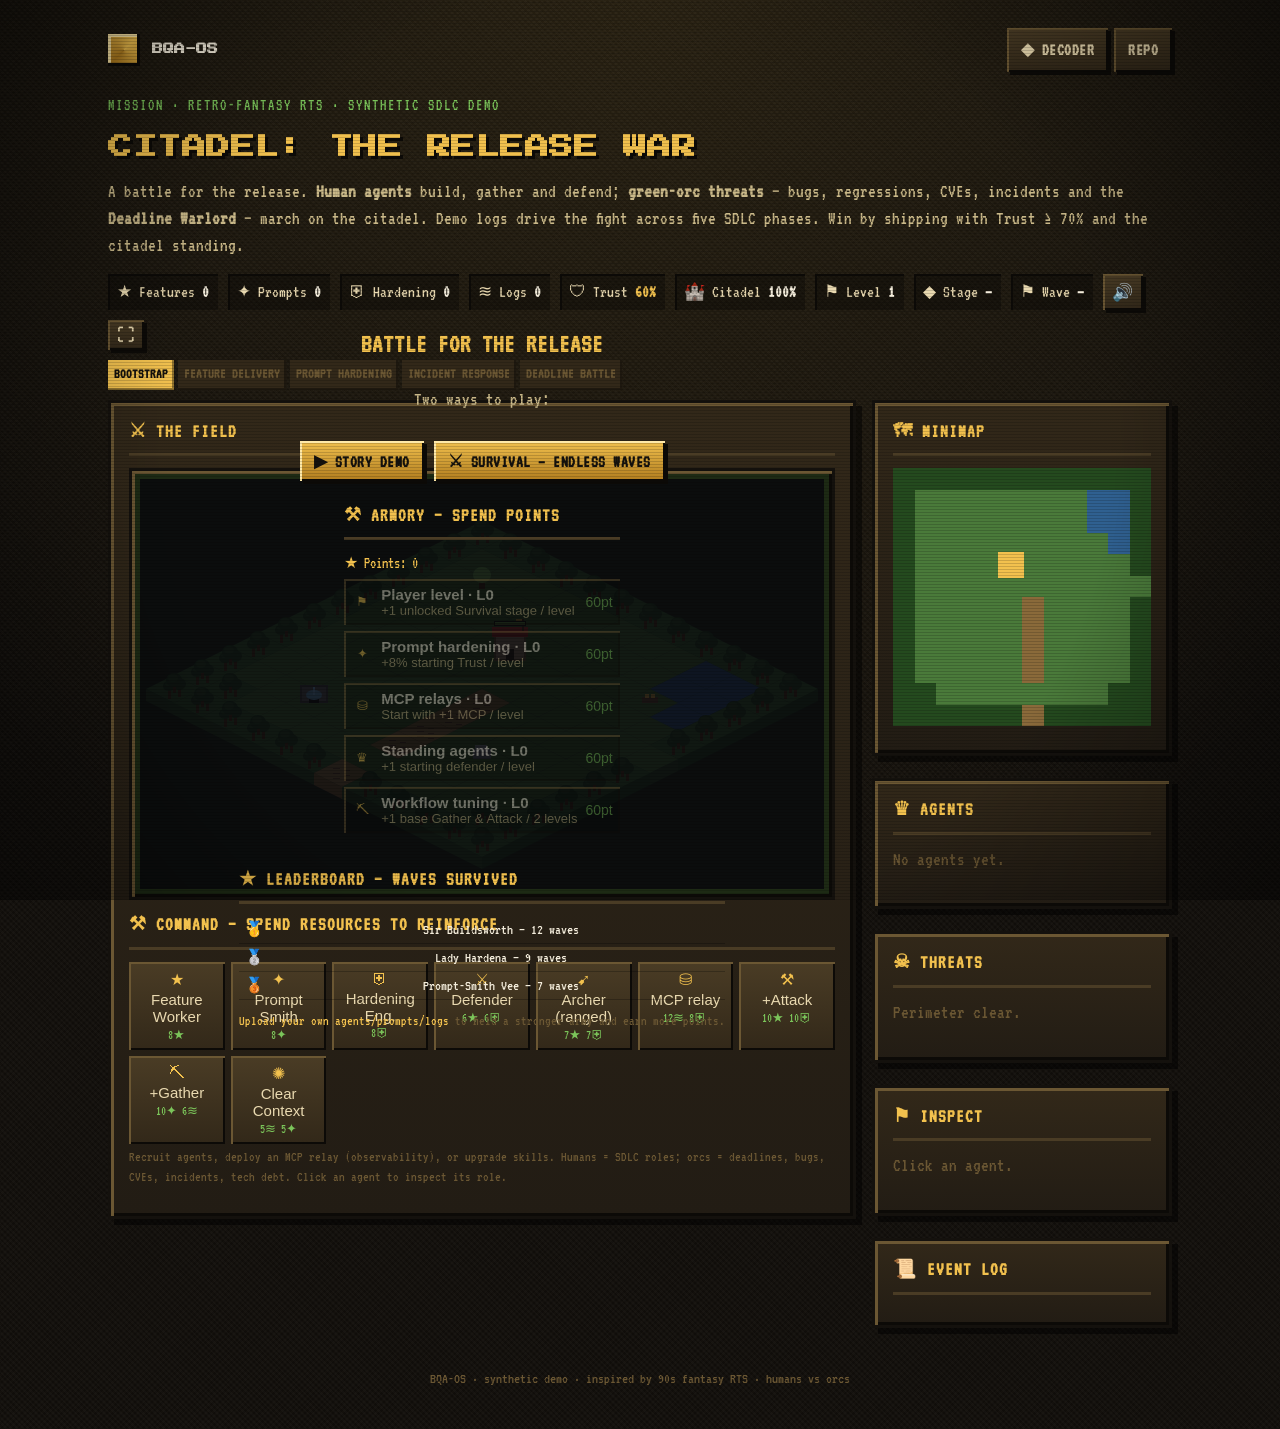
==== docs/game.html @ 770ccbdb "Implement issue #94: Game: level-up unlocks deeper stage progression & scaled difficulty" ====
<!doctype html>
<html lang="en">
<head>
  <meta charset="utf-8">
  <meta name="viewport" content="width=device-width, initial-scale=1">
  <title>BQA-OS · CITADEL: The Release War</title>
  <meta name="description" content="A retro-fantasy RTS demo that visualizes the SDLC/security workflow: human agents build, gather and defend while green-orc threats (bugs, CVEs, incidents, the Deadline Warlord) attack. Demo logs drive the battle. Static, synthetic, no backend.">
  <link rel="icon" type="image/svg+xml" href="assets/favicon.svg">
  <link rel="stylesheet" href="assets/pixel.css">
  <style>
    .layout { display: grid; gap: 16px; grid-template-columns: 1fr; }
    @media (min-width: 1000px) { .layout { grid-template-columns: 1fr 300px; align-items: start; } }

    .resbar { display: flex; gap: 10px; flex-wrap: wrap; margin-bottom: 10px; font-size: 17px; }
    .resbar .r { background: rgba(0,0,0,.3); padding: 6px 9px; box-shadow: inset 2px 2px 0 var(--bevel-dark); }
    .resbar b { color: var(--bone); }

    .timeline { display: flex; gap: 4px; flex-wrap: wrap; margin-bottom: 10px; }
    .phase { font-family: var(--font-body); font-weight:700; text-transform:uppercase; font-size: 14px; padding: 5px 6px; background: var(--stone-700); color: var(--stone-500); box-shadow: inset -2px -2px 0 rgba(0,0,0,.4); }
    .phase.on { background: var(--gold); color: var(--stone-900); }

    .stage { background: #1d2a14; padding: 8px; border: var(--px) solid var(--stone-900); box-shadow: inset 3px 3px 0 var(--bevel-light), inset -3px -3px 0 var(--bevel-dark); position: relative; }
    canvas#field { width: 100%; height: auto; display: block; image-rendering: pixelated; cursor: pointer; }
    .start { position: absolute; inset: 8px; display: grid; place-content: center; gap: 12px; text-align: center; background: rgba(8,8,12,.84); }
    .start h2 { color: var(--gold); }

    .mini { display: flex; gap: 7px; align-items: center; padding: 4px 0; border-bottom: 2px solid rgba(0,0,0,.28); }
    .mini .sw { width: 15px; height: 15px; flex: 0 0 15px; display: grid; place-items: center; font-size: 9px; color: #14110d; box-shadow: inset -2px -2px 0 rgba(0,0,0,.4); }
    .mini small { font-size: 14px; color: var(--parchment-dim); }

    .eventlog { max-height: 200px; overflow: auto; font-size: 15px; }
    .ev { padding: 3px 0; color: var(--parchment-dim); border-bottom: 1px solid rgba(0,0,0,.2); }
    .ev.sev-high { color: var(--gold); } .ev.sev-critical { color: var(--blood); }

    #inspect { min-height: 90px; } .hint { font-size: 14px; color: var(--stone-500); }
    #inspect .str, #inspect .str b { font-size: 16px; color: var(--forest-bright); }
    #inspect .wk, #inspect .wk b { font-size: 16px; color: var(--blood); }

    #modal { display: none; position: fixed; inset: 0; place-content: center; background: rgba(8,8,12,.8); z-index: 50; padding: 16px; }
    .modal-card { background: linear-gradient(180deg,var(--stone-700),var(--stone-800)); border: var(--px) solid var(--stone-900); box-shadow: inset 3px 3px 0 var(--bevel-light), inset -3px -3px 0 var(--bevel-dark), 8px 8px 0 rgba(0,0,0,.5); padding: 22px; max-width: 460px; }
    .modal-card h2 { color: var(--gold); } .stats { list-style: none; padding: 0; margin: 12px 0; }
    .stats li { padding: 5px 0 5px 16px; position: relative; font-size: 18px; } .stats li::before { content: "◆"; position: absolute; left: 0; color: var(--forest-bright); }
    .lb { font-size: 15px; } .lb-box { margin-top: 6px; }
    .lb-row { display: flex; gap: 8px; padding: 3px 0; border-bottom: 1px solid rgba(0,0,0,.25); }
    .lb-rank { color: var(--gold); width: 30px; } .lb-waves { flex: 1; color: var(--bone); } .lb-date { color: var(--stone-500); }
    .newtop { color: var(--gold); font-size: 16px; }
    .archive-note { color: var(--forest-bright); font-size: 17px; background: rgba(123,196,90,.12); padding: 6px 10px; }
    .armory-box { max-width: 380px; margin: 0 auto; text-align: left; }
    .arm-pts { color: var(--gold); font-size: 16px; margin: 4px 0; }
    .arm-row { display: flex; gap: 8px; align-items: center; width: 100%; text-align: left; border: none; cursor: pointer; margin-bottom: 6px;
      padding: 7px; background: rgba(0,0,0,.25); color: var(--parchment); box-shadow: inset 2px 2px 0 var(--bevel-light), inset -2px -2px 0 var(--bevel-dark); }
    .arm-row:hover:not(:disabled) { filter: brightness(1.12); } .arm-row:disabled { opacity: .42; cursor: not-allowed; }
    .arm-g { width: 22px; height: 22px; flex: 0 0 22px; display: grid; place-items: center; color: var(--gold); }
    .arm-body { flex: 1; min-width: 0; } .arm-body b { font-size: 15px; color: var(--bone); display: block; } .arm-body small { font-size: 13px; color: var(--parchment-dim); }
    .arm-cost { font-size: 14px; color: var(--forest-bright); }

    .cmdgrid { display: grid; grid-template-columns: repeat(auto-fill, minmax(94px, 1fr)); gap: 6px; margin: 6px 0 4px; }
    .cmd { display: flex; flex-direction: column; align-items: center; gap: 2px; padding: 8px 4px; cursor: pointer; border: none;
      background: linear-gradient(180deg, var(--stone-600), var(--stone-700)); color: var(--parchment);
      box-shadow: inset 2px 2px 0 var(--bevel-light), inset -2px -2px 0 var(--bevel-dark); }
    .cmd:hover:not(:disabled) { filter: brightness(1.12); }
    .cmd:active:not(:disabled) { box-shadow: inset 2px 2px 0 var(--bevel-dark), inset -2px -2px 0 var(--bevel-light); }
    .cmd:disabled { opacity: .42; cursor: not-allowed; }
    .cmd-g { font-size: 16px; color: var(--gold); } .cmd-l { font-size: 15px; } .cmd-cost { font-family: var(--font-body); font-size: 13px; color: var(--forest-bright); }

    #stage:fullscreen { display: grid; place-content: center; background: #14110d; padding: 0; width: 100vw; height: 100vh; }
    #stage:fullscreen canvas#field { height: 94vh; width: auto; }
  </style>
</head>
<body>
  <div class="wrap">
    <div class="topbar">
      <div class="brand"><div class="sigil pixel"></div><b>BQA-OS</b></div>
      <nav class="nav">
        <a class="btn secondary" href="index.html">◆ Decoder</a>
        <a class="btn secondary" href="https://github.com/mshegolev/bqa-os">Repo</a>
      </nav>
    </div>

    <p class="eyebrow">Mission · retro-fantasy RTS · synthetic SDLC demo</p>
    <h1>CITADEL: The Release War</h1>
    <p>A battle for the release. <strong>Human agents</strong> build, gather and defend; <strong>green-orc threats</strong> — bugs, regressions, CVEs, incidents and the <strong>Deadline Warlord</strong> — march on the citadel. Demo logs drive the fight across five SDLC phases. Win by shipping with Trust ≥ 70% and the citadel standing.</p>

    <div class="resbar">
      <span class="r">★ Features <b id="r-features">0</b></span>
      <span class="r">✦ Prompts <b id="r-prompts">0</b></span>
      <span class="r">⛨ Hardening <b id="r-hardening">0</b></span>
      <span class="r">≋ Logs <b id="r-logs">0</b></span>
      <span class="r">🛡 Trust <b id="r-trust">60%</b></span>
      <span class="r">🏰 Citadel <b id="c-hp">100%</b></span>
      <span class="r">⚑ Level <b id="r-level">1</b></span>
      <span class="r">◆ Stage <b id="r-stage">—</b></span>
      <span class="r">⚑ Wave <b id="r-wave">—</b></span>
      <button class="btn secondary" id="mute" title="Toggle sound" style="padding:6px 9px">🔊</button>
      <button class="btn secondary" id="fs" title="Fullscreen" style="padding:6px 9px">⛶</button>
    </div>
    <div class="timeline" id="timeline"></div>

    <div class="layout">
      <section class="panel">
        <div class="panel-title">⚔ The Field</div>
        <div class="stage" id="stage">
          <canvas id="field"></canvas>
          <div class="start" id="start">
            <h2>Battle for the Release</h2>
            <p id="archive-note" class="archive-note" style="display:none">✓ Your uploaded agents are mustered — bigger army &amp; <b>+25% points</b>.</p>
            <p>Two ways to play:</p>
            <div class="row" style="display:flex;gap:10px;justify-content:center;flex-wrap:wrap">
              <button class="btn" id="start-demo">▶ Story Demo</button>
              <button class="btn" id="start-survival">⚔ Survival — endless waves</button>
            </div>
            <div class="armory-box">
              <div class="panel-title" style="margin-top:10px">⚒ Armory — spend points</div>
              <div class="armory" id="upgrades-start"></div>
            </div>
            <div class="lb-box">
              <div class="panel-title" style="margin-top:10px">★ Leaderboard — waves survived</div>
              <div class="lb" id="lb-start"></div>
            </div>
            <p class="hint"><a href="index.html">Upload your own agents/prompts/logs</a> to field a stronger army and earn more points.</p>
          </div>
        </div>
        <div class="panel-title" style="margin-top:12px">⚒ Command — spend resources to reinforce</div>
        <div class="cmdgrid" id="commands"></div>
        <p class="hint">Recruit agents, deploy an MCP relay (observability), or upgrade skills. Humans = SDLC roles; orcs = deadlines, bugs, CVEs, incidents, tech debt. Click an agent to inspect its role.</p>
      </section>

      <div>
        <section class="panel"><div class="panel-title">🗺 Minimap</div><canvas id="minimap" width="120" height="120" style="width:100%;image-rendering:pixelated;background:#14110d;box-shadow:inset 2px 2px 0 var(--bevel-dark)"></canvas></section>
        <section class="panel"><div class="panel-title">♛ Agents</div><div id="unitpanel"></div></section>
        <section class="panel"><div class="panel-title">☠ Threats</div><div id="threatpanel"></div></section>
        <section class="panel" id="inspect"><div class="panel-title">⚑ Inspect</div><p class="muted">Click an agent.</p></section>
        <section class="panel"><div class="panel-title">📜 Event log</div><div class="eventlog" id="eventlog"></div></section>
      </div>
    </div>

    <footer class="foot">BQA-OS · synthetic demo · inspired by 90s fantasy RTS · humans vs orcs</footer>
  </div>

  <div id="modal"></div>

  <script src="assets/audio.js"></script>
  <script src="assets/game-logs.js"></script>
  <script src="assets/game.js"></script>
</body>
</html>
---- docs/assets/pixel.css ----
/* ============================================================
   BQA-OS — 90s pixel-art RTS design system
   Shared by the demo pages (upload flow, agent map).
   No build step, no framework. Works opened from file://.
   ============================================================ */

@import url("https://fonts.googleapis.com/css2?family=Press+Start+2P&family=VT323&display=swap");

:root {
  /* Limited "strategy game" palette ------------------------- */
  --stone-900: #14110d;
  --stone-800: #221c14;
  --stone-700: #322819;
  --stone-600: #4a3c25;
  --stone-500: #6b5733;
  --parchment: #e9d9b0;
  --parchment-dim: #c9b888;
  --gold: #f2c14e;
  --gold-deep: #b07c1e;
  --blood: #c0392b;
  --forest: #4a7a3a;
  --forest-bright: #7bc45a;
  --sky: #4a78b5;
  --sky-bright: #6fb3e0;
  --mana: #8e6fc4;
  --bone: #f4eddc;

  /* Faction / state accents -------------------------------- */
  --c-owner: var(--gold);
  --c-architect: var(--sky-bright);
  --c-developer: var(--forest-bright);
  --c-qa: var(--mana);
  --c-reviewer: var(--blood);

  --bevel-light: #6b5733;
  --bevel-dark: #0c0a07;

  --font-display: "Press Start 2P", monospace;
  --font-body: "VT323", "Courier New", monospace;

  --px: 3px;
}

* { box-sizing: border-box; }

html { -webkit-text-size-adjust: 100%; }

body {
  margin: 0;
  min-height: 100vh;
  font-family: var(--font-body);
  font-size: 19px;
  line-height: 1.4;
  color: var(--parchment);
  background-color: var(--stone-900);
  /* Tiled checker "dither" terrain + radial vignette */
  background-image:
    radial-gradient(circle at 50% 0%, rgba(242,193,78,.10), transparent 60%),
    repeating-linear-gradient(45deg, rgba(255,255,255,.018) 0 2px, transparent 2px 4px),
    repeating-linear-gradient(-45deg, rgba(0,0,0,.22) 0 2px, transparent 2px 4px);
  image-rendering: pixelated;
  -webkit-font-smoothing: none;
  font-smooth: never;
}

/* CRT scanline + flicker overlay -------------------------- */
body::after {
  content: "";
  position: fixed;
  inset: 0;
  pointer-events: none;
  z-index: 9999;
  background:
    repeating-linear-gradient(0deg, rgba(0,0,0,.16) 0 1px, transparent 1px 3px),
    radial-gradient(circle at 50% 50%, transparent 60%, rgba(0,0,0,.45) 100%);
  mix-blend-mode: multiply;
}

img, canvas, .pixel { image-rendering: pixelated; }

/* Typography ---------------------------------------------- */
/* Press Start 2P only for the big H1 (it's hard to read small);
   everything else uses the very legible VT323 pixel font, larger. */
h1, .display {
  font-family: var(--font-display);
  color: var(--gold);
  line-height: 1.5;
  text-transform: uppercase;
  letter-spacing: .5px;
  text-shadow: var(--px) var(--px) 0 var(--bevel-dark);
  margin: 0 0 .6em;
}
h2, h3 {
  font-family: var(--font-body);
  color: var(--gold);
  text-transform: uppercase;
  letter-spacing: 1px;
  margin: 0 0 .5em;
  font-weight: 700;
}
h1 { font-size: clamp(16px, 2.7vw, 24px); }
h2 { font-size: clamp(20px, 2.4vw, 26px); }
h3 { font-size: 19px; color: var(--parchment); }

a { color: var(--gold); text-decoration: none; }
a:hover { color: var(--bone); text-decoration: underline; }

p { margin: 0 0 .8em; color: var(--parchment-dim); }

.eyebrow {
  font-family: var(--font-body);
  font-size: 16px;
  color: var(--forest-bright);
  letter-spacing: 2px;
  text-transform: uppercase;
}

/* Layout -------------------------------------------------- */
.wrap { max-width: 1100px; margin: 0 auto; padding: 28px 18px 80px; }

.topbar {
  display: flex;
  align-items: center;
  justify-content: space-between;
  gap: 12px;
  flex-wrap: wrap;
  margin-bottom: 22px;
}
.brand { display: flex; align-items: center; gap: 12px; }
.brand .sigil {
  width: 32px; height: 32px;
  background:
    conic-gradient(from 45deg, var(--gold), var(--gold-deep), var(--gold));
  box-shadow: inset -3px -3px 0 var(--bevel-dark), inset 3px 3px 0 #ffe9a8;
}
.brand b { font-family: var(--font-display); font-size: 11px; color: var(--bone); }
.nav { display: flex; gap: 6px; flex-wrap: wrap; }

/* Beveled "panel" — the core RTS UI surface --------------- */
.panel {
  position: relative;
  background:
    linear-gradient(180deg, var(--stone-700), var(--stone-800));
  border: var(--px) solid var(--stone-900);
  box-shadow:
    inset 3px 3px 0 var(--bevel-light),
    inset -3px -3px 0 var(--bevel-dark),
    6px 6px 0 rgba(0,0,0,.5);
  padding: 18px;
}
.panel + .panel { margin-top: 22px; }
.panel-title {
  font-family: var(--font-body);
  font-size: 19px; font-weight: 700;
  color: var(--gold);
  text-transform: uppercase; letter-spacing: 1px;
  border-bottom: var(--px) solid var(--stone-600);
  padding-bottom: 8px;
  margin: -2px 0 12px;
  display: flex; align-items: center; gap: 8px;
}

/* Buttons ------------------------------------------------- */
.btn {
  font-family: var(--font-body);
  font-size: 17px; font-weight: 700; letter-spacing: .5px;
  color: var(--stone-900);
  background: linear-gradient(180deg, var(--gold) 0%, var(--gold-deep) 100%);
  border: none;
  padding: 10px 14px;
  cursor: pointer;
  text-transform: uppercase;
  box-shadow: inset 2px 2px 0 #ffe9a8, inset -2px -2px 0 var(--bevel-dark), 3px 3px 0 var(--bevel-dark);
  transition: transform .04s steps(1);
}
.btn:hover { filter: brightness(1.08); }
.btn:active { transform: translate(3px, 3px); box-shadow: inset 2px 2px 0 #ffe9a8, inset -2px -2px 0 var(--bevel-dark); }
.btn.secondary {
  color: var(--parchment);
  background: linear-gradient(180deg, var(--stone-600), var(--stone-700));
  box-shadow: inset 2px 2px 0 var(--bevel-light), inset -2px -2px 0 var(--bevel-dark), 3px 3px 0 var(--bevel-dark);
}
.btn:disabled { opacity: .45; cursor: not-allowed; transform: none; }

/* Pixel chips / badges ------------------------------------ */
.chip {
  display: inline-block;
  font-family: var(--font-body);
  font-size: 14px; letter-spacing: .5px;
  padding: 3px 7px;
  color: var(--stone-900);
  background: var(--parchment-dim);
  box-shadow: inset -2px -2px 0 rgba(0,0,0,.35);
  text-transform: uppercase;
  letter-spacing: 1px;
}

/* HP-style stat bar --------------------------------------- */
.bar {
  height: 16px;
  background: var(--stone-900);
  box-shadow: inset 2px 2px 0 var(--bevel-dark);
  overflow: hidden;
}
.bar > span {
  display: block; height: 100%;
  background: repeating-linear-gradient(90deg, var(--forest-bright) 0 6px, var(--forest) 6px 8px);
  transition: width .5s steps(12);
}

footer.foot {
  margin-top: 40px;
  font-size: 15px;
  color: var(--stone-500);
  text-align: center;
}

/* Utility ------------------------------------------------- */
.grid { display: grid; gap: 16px; }
.muted { color: var(--stone-500); }
.center { text-align: center; }
.scroll { max-height: 320px; overflow: auto; }
::-webkit-scrollbar { width: 12px; height: 12px; }
::-webkit-scrollbar-track { background: var(--stone-900); }
::-webkit-scrollbar-thumb { background: var(--stone-600); box-shadow: inset 2px 2px 0 var(--bevel-light), inset -2px -2px 0 var(--bevel-dark); }

@media (prefers-reduced-motion: reduce) {
  * { animation: none !important; transition: none !important; }
}
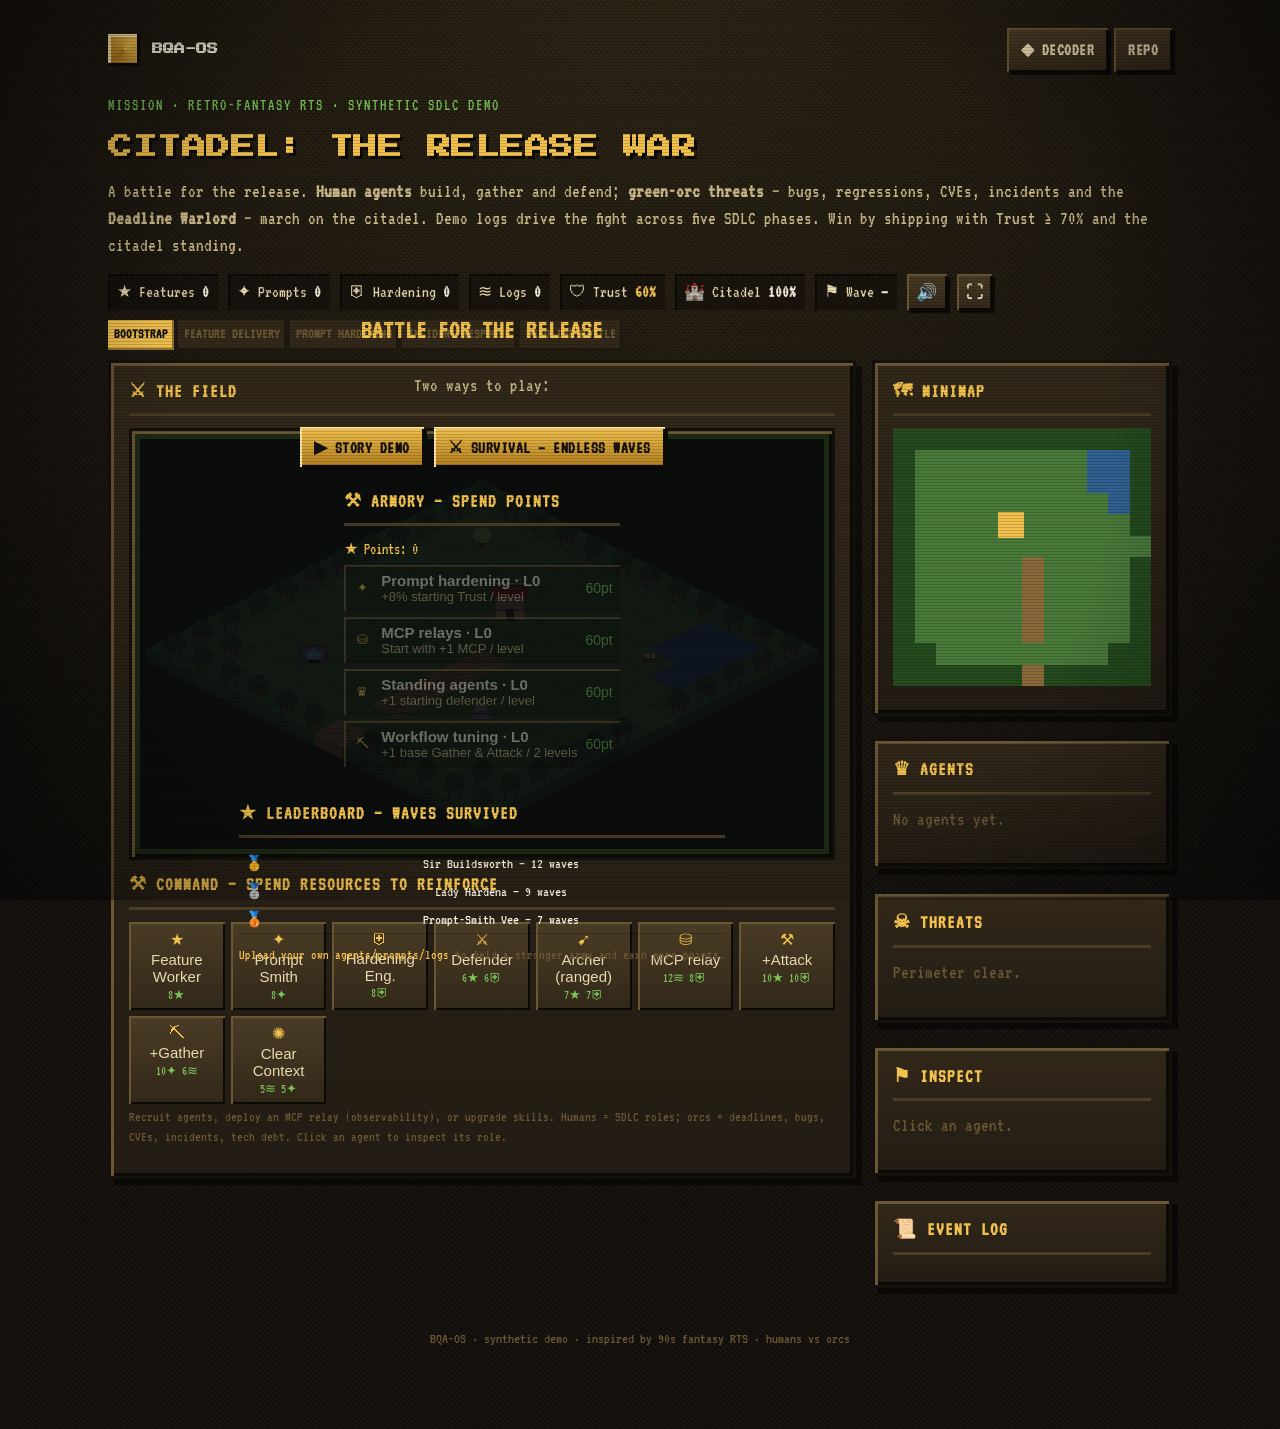
==== commit 5d4fd30b: "Implement issue #96: Game tutorial/demo: unlock recruitable units progressively, not all at once" ====
--- a/docs/game.html
+++ b/docs/game.html
@@ -61,7 +61,11 @@
     .cmd:hover:not(:disabled) { filter: brightness(1.12); }
     .cmd:active:not(:disabled) { box-shadow: inset 2px 2px 0 var(--bevel-dark), inset -2px -2px 0 var(--bevel-light); }
     .cmd:disabled { opacity: .42; cursor: not-allowed; }
-    .cmd-g { font-size: 16px; color: var(--gold); } .cmd-l { font-size: 15px; } .cmd-cost { font-family: var(--font-body); font-size: 13px; color: var(--forest-bright); }
+    .cmd.locked { opacity: .72; background: linear-gradient(180deg, var(--stone-700), var(--stone-800)); color: var(--stone-500); }
+    .cmd.locked:disabled { opacity: .72; }
+    .cmd.locked .cmd-g, .cmd.locked .cmd-l { color: var(--stone-500); }
+    .cmd.locked .cmd-cost { color: var(--parchment-dim); font-size: 12px; line-height: 1.05; min-height: 24px; }
+    .cmd-g { font-size: 16px; color: var(--gold); } .cmd-l { font-size: 15px; } .cmd-cost { font-family: var(--font-body); font-size: 13px; color: var(--forest-bright); text-align: center; }
 
     #stage:fullscreen { display: grid; place-content: center; background: #14110d; padding: 0; width: 100vw; height: 100vh; }
     #stage:fullscreen canvas#field { height: 94vh; width: auto; }
@@ -88,8 +92,6 @@
       <span class="r">≋ Logs <b id="r-logs">0</b></span>
       <span class="r">🛡 Trust <b id="r-trust">60%</b></span>
       <span class="r">🏰 Citadel <b id="c-hp">100%</b></span>
-      <span class="r">⚑ Level <b id="r-level">1</b></span>
-      <span class="r">◆ Stage <b id="r-stage">—</b></span>
       <span class="r">⚑ Wave <b id="r-wave">—</b></span>
       <button class="btn secondary" id="mute" title="Toggle sound" style="padding:6px 9px">🔊</button>
       <button class="btn secondary" id="fs" title="Fullscreen" style="padding:6px 9px">⛶</button>
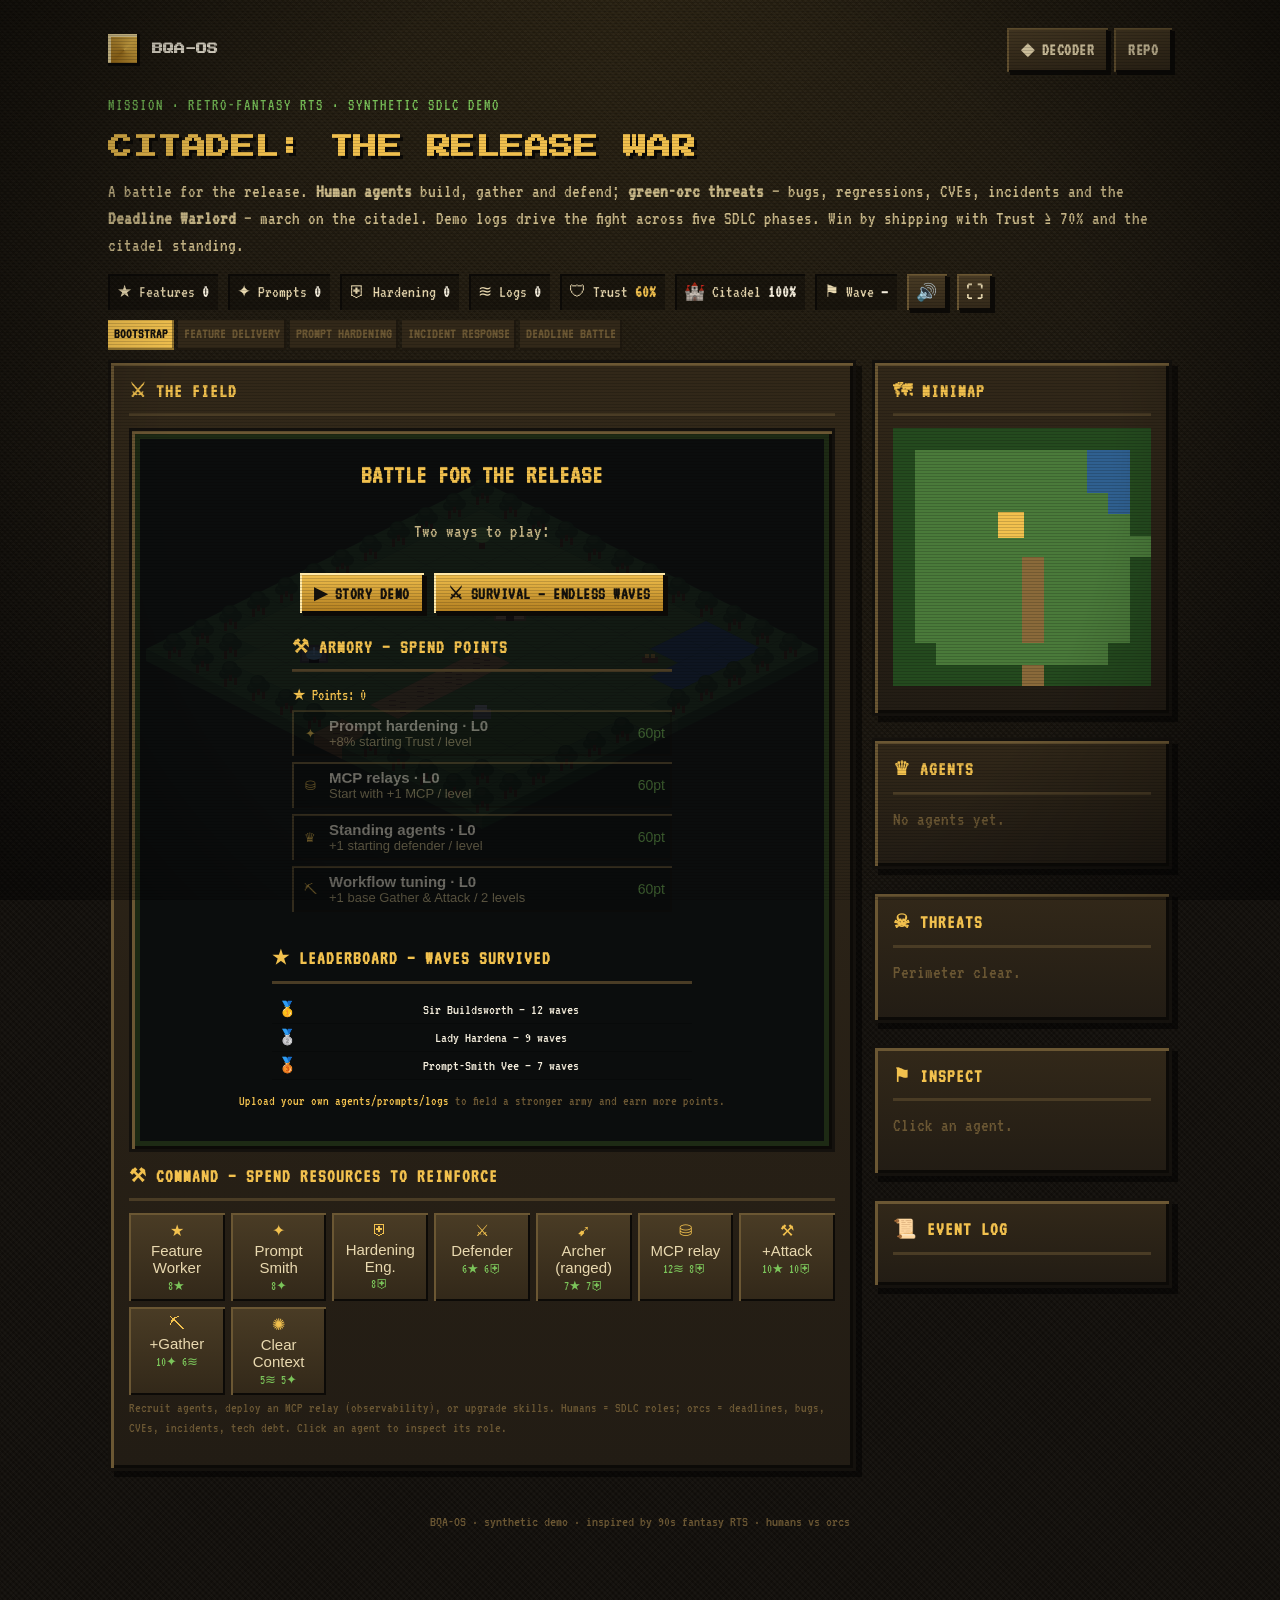
==== commit c081747c: "Implement issue #99: Game UI bug: overlapping text — title overlaps HUD stat bar, leaderboard overla" ====
--- a/docs/game.html
+++ b/docs/game.html
@@ -19,9 +19,11 @@
     .phase { font-family: var(--font-body); font-weight:700; text-transform:uppercase; font-size: 14px; padding: 5px 6px; background: var(--stone-700); color: var(--stone-500); box-shadow: inset -2px -2px 0 rgba(0,0,0,.4); }
     .phase.on { background: var(--gold); color: var(--stone-900); }
 
-    .stage { background: #1d2a14; padding: 8px; border: var(--px) solid var(--stone-900); box-shadow: inset 3px 3px 0 var(--bevel-light), inset -3px -3px 0 var(--bevel-dark); position: relative; }
+    .stage { display: grid; background: #1d2a14; padding: 8px; border: var(--px) solid var(--stone-900); box-shadow: inset 3px 3px 0 var(--bevel-light), inset -3px -3px 0 var(--bevel-dark); position: relative; }
+    canvas#field, .start { grid-area: 1 / 1; }
     canvas#field { width: 100%; height: auto; display: block; image-rendering: pixelated; cursor: pointer; }
-    .start { position: absolute; inset: 8px; display: grid; place-content: center; gap: 12px; text-align: center; background: rgba(8,8,12,.84); }
+    .start { position: relative; z-index: 1; min-height: 100%; display: flex; flex-direction: column; align-items: center; justify-content: flex-start; gap: 12px; padding: 18px; overflow: auto; text-align: center; background: rgba(8,8,12,.84); }
+    .start > * { width: min(100%, 520px); }
     .start h2 { color: var(--gold); }
 
     .mini { display: flex; gap: 7px; align-items: center; padding: 4px 0; border-bottom: 2px solid rgba(0,0,0,.28); }
@@ -40,12 +42,12 @@
     .modal-card { background: linear-gradient(180deg,var(--stone-700),var(--stone-800)); border: var(--px) solid var(--stone-900); box-shadow: inset 3px 3px 0 var(--bevel-light), inset -3px -3px 0 var(--bevel-dark), 8px 8px 0 rgba(0,0,0,.5); padding: 22px; max-width: 460px; }
     .modal-card h2 { color: var(--gold); } .stats { list-style: none; padding: 0; margin: 12px 0; }
     .stats li { padding: 5px 0 5px 16px; position: relative; font-size: 18px; } .stats li::before { content: "◆"; position: absolute; left: 0; color: var(--forest-bright); }
-    .lb { font-size: 15px; } .lb-box { margin-top: 6px; }
+    .lb { font-size: 15px; } .lb-box { width: min(100%, 420px); margin: 6px auto 0; }
     .lb-row { display: flex; gap: 8px; padding: 3px 0; border-bottom: 1px solid rgba(0,0,0,.25); }
-    .lb-rank { color: var(--gold); width: 30px; } .lb-waves { flex: 1; color: var(--bone); } .lb-date { color: var(--stone-500); }
+    .lb-rank { color: var(--gold); width: 30px; } .lb-waves { flex: 1; min-width: 0; overflow-wrap: anywhere; color: var(--bone); } .lb-date { color: var(--stone-500); }
     .newtop { color: var(--gold); font-size: 16px; }
     .archive-note { color: var(--forest-bright); font-size: 17px; background: rgba(123,196,90,.12); padding: 6px 10px; }
-    .armory-box { max-width: 380px; margin: 0 auto; text-align: left; }
+    .armory-box { width: min(100%, 380px); max-width: 380px; margin: 0 auto; text-align: left; }
     .arm-pts { color: var(--gold); font-size: 16px; margin: 4px 0; }
     .arm-row { display: flex; gap: 8px; align-items: center; width: 100%; text-align: left; border: none; cursor: pointer; margin-bottom: 6px;
       padding: 7px; background: rgba(0,0,0,.25); color: var(--parchment); box-shadow: inset 2px 2px 0 var(--bevel-light), inset -2px -2px 0 var(--bevel-dark); }
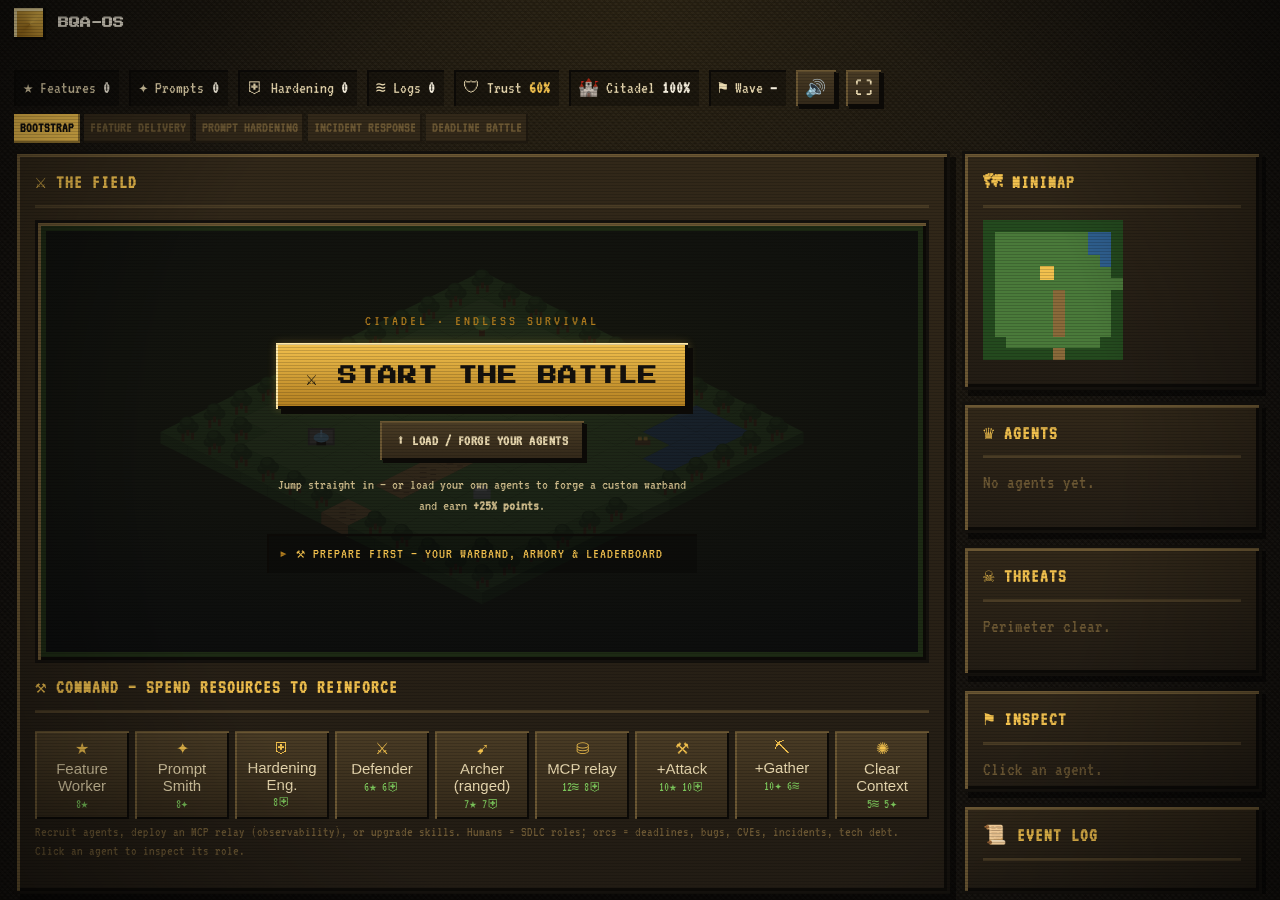
==== commit ad197491: "sync Citadel game + deliverables from agent-citadel: single-viewport responsive UI, scale-to-fit fie" ====
--- a/docs/game.html
+++ b/docs/game.html
@@ -8,8 +8,19 @@
   <link rel="icon" type="image/svg+xml" href="assets/favicon.svg">
   <link rel="stylesheet" href="assets/pixel.css">
   <style>
-    .layout { display: grid; gap: 16px; grid-template-columns: 1fr; }
-    @media (min-width: 1000px) { .layout { grid-template-columns: 1fr 300px; align-items: start; } }
+    /* ---- single-viewport fit: everything in the open window, no page scroll ---- */
+    html, body { height: 100%; }
+    body { overflow: hidden; }
+    .wrap { max-width: 1320px; height: 100vh; display: flex; flex-direction: column; gap: 8px; padding: 8px 14px 6px; box-sizing: border-box; }
+    .resbar { margin: 0 !important; }
+    .timeline { margin: 0 !important; }
+    .foot { display: none; }
+
+    .layout { display: grid; gap: 12px; grid-template-columns: 1fr; grid-template-rows: minmax(0, 1fr); flex: 1; min-height: 0; }
+    @media (min-width: 1000px) { .layout { grid-template-columns: 1fr 304px; align-items: stretch; } }
+    .layout > section.panel { min-height: 0; display: flex; flex-direction: column; overflow: hidden; }
+    .layout > div { min-height: 0; overflow-y: auto; display: flex; flex-direction: column; gap: 12px; padding-right: 4px; }
+    .layout > div .panel { margin: 0; }
 
     .resbar { display: flex; gap: 10px; flex-wrap: wrap; margin-bottom: 10px; font-size: 17px; }
     .resbar .r { background: rgba(0,0,0,.3); padding: 6px 9px; box-shadow: inset 2px 2px 0 var(--bevel-dark); }
@@ -19,12 +30,35 @@
     .phase { font-family: var(--font-body); font-weight:700; text-transform:uppercase; font-size: 14px; padding: 5px 6px; background: var(--stone-700); color: var(--stone-500); box-shadow: inset -2px -2px 0 rgba(0,0,0,.4); }
     .phase.on { background: var(--gold); color: var(--stone-900); }
 
-    .stage { display: grid; background: #1d2a14; padding: 8px; border: var(--px) solid var(--stone-900); box-shadow: inset 3px 3px 0 var(--bevel-light), inset -3px -3px 0 var(--bevel-dark); position: relative; }
-    canvas#field, .start { grid-area: 1 / 1; }
-    canvas#field { width: 100%; height: auto; display: block; image-rendering: pixelated; cursor: pointer; }
-    .start { position: relative; z-index: 1; min-height: 100%; display: flex; flex-direction: column; align-items: center; justify-content: flex-start; gap: 12px; padding: 18px; overflow: auto; text-align: center; background: rgba(8,8,12,.84); }
-    .start > * { width: min(100%, 520px); }
+    .stage { background: #1d2a14; padding: 8px; border: var(--px) solid var(--stone-900); box-shadow: inset 3px 3px 0 var(--bevel-light), inset -3px -3px 0 var(--bevel-dark); position: relative; flex: 1; min-height: 0; }
+    canvas#field { width: 100%; height: 100%; display: block; image-rendering: pixelated; cursor: pointer; }
+    .start { position: absolute; inset: 8px; display: grid; align-content: safe center; justify-content: center; gap: 14px; text-align: center; background: radial-gradient(120% 90% at 50% 35%, rgba(20,17,13,.74), rgba(8,8,12,.92)); overflow-y: auto; padding: 16px; }
     .start h2 { color: var(--gold); }
+
+    /* ---- start screen: clear primary CTA ---- */
+    .start-hero { display: grid; justify-items: center; gap: 12px; max-width: 540px; }
+    .start-kicker { font-family: var(--font-body); text-transform: uppercase; letter-spacing: 3px; font-size: 15px; color: var(--gold-deep); margin: 0; }
+    .cta-battle {
+      font-family: var(--font-display); font-size: 19px; line-height: 1.4; padding: 20px 30px; letter-spacing: 1px;
+      box-shadow: inset 2px 2px 0 #ffe9a8, inset -3px -3px 0 var(--bevel-dark), 5px 5px 0 var(--bevel-dark), 0 0 8px rgba(242,193,78,.30);
+      animation: cta-pulse 1.9s ease-in-out infinite;
+    }
+    .cta-battle:hover { filter: brightness(1.12); }
+    .cta-battle:active { animation: none; }
+    @keyframes cta-pulse {
+      0%, 100% { transform: scale(1); box-shadow: inset 2px 2px 0 #ffe9a8, inset -3px -3px 0 var(--bevel-dark), 5px 5px 0 var(--bevel-dark), 0 0 8px rgba(242,193,78,.30); }
+      50% { transform: scale(1.035); box-shadow: inset 2px 2px 0 #ffe9a8, inset -3px -3px 0 var(--bevel-dark), 5px 5px 0 var(--bevel-dark), 0 0 30px rgba(242,193,78,.8); }
+    }
+    @media (prefers-reduced-motion: reduce) { .cta-battle { animation: none; } }
+    .cta-load { font-size: 15px; padding: 9px 16px; }
+    .start-sub { font-size: 15px; color: var(--parchment-dim); max-width: 430px; margin: 2px 0 0; }
+    .start-prep { width: 100%; max-width: 680px; margin-top: 4px; text-align: left; background: rgba(0,0,0,.28); box-shadow: inset 2px 2px 0 var(--bevel-dark); }
+    .start-prep > summary { cursor: pointer; list-style: none; padding: 9px 12px; font-family: var(--font-body); text-transform: uppercase; letter-spacing: 1px; font-size: 15px; color: var(--gold); user-select: none; }
+    .start-prep > summary::-webkit-details-marker { display: none; }
+    .start-prep > summary::before { content: "▸ "; color: var(--gold-deep); }
+    .start-prep[open] > summary::before { content: "▾ "; }
+    .start-prep[open] > summary { border-bottom: 2px solid rgba(0,0,0,.3); }
+    .prep-grid { padding: 12px; display: grid; gap: 14px; }
 
     .mini { display: flex; gap: 7px; align-items: center; padding: 4px 0; border-bottom: 2px solid rgba(0,0,0,.28); }
     .mini .sw { width: 15px; height: 15px; flex: 0 0 15px; display: grid; place-items: center; font-size: 9px; color: #14110d; box-shadow: inset -2px -2px 0 rgba(0,0,0,.4); }
@@ -42,12 +76,12 @@
     .modal-card { background: linear-gradient(180deg,var(--stone-700),var(--stone-800)); border: var(--px) solid var(--stone-900); box-shadow: inset 3px 3px 0 var(--bevel-light), inset -3px -3px 0 var(--bevel-dark), 8px 8px 0 rgba(0,0,0,.5); padding: 22px; max-width: 460px; }
     .modal-card h2 { color: var(--gold); } .stats { list-style: none; padding: 0; margin: 12px 0; }
     .stats li { padding: 5px 0 5px 16px; position: relative; font-size: 18px; } .stats li::before { content: "◆"; position: absolute; left: 0; color: var(--forest-bright); }
-    .lb { font-size: 15px; } .lb-box { width: min(100%, 420px); margin: 6px auto 0; }
+    .lb { font-size: 15px; } .lb-box { margin-top: 6px; }
     .lb-row { display: flex; gap: 8px; padding: 3px 0; border-bottom: 1px solid rgba(0,0,0,.25); }
-    .lb-rank { color: var(--gold); width: 30px; } .lb-waves { flex: 1; min-width: 0; overflow-wrap: anywhere; color: var(--bone); } .lb-date { color: var(--stone-500); }
+    .lb-rank { color: var(--gold); width: 30px; } .lb-waves { flex: 1; color: var(--bone); } .lb-date { color: var(--stone-500); }
     .newtop { color: var(--gold); font-size: 16px; }
     .archive-note { color: var(--forest-bright); font-size: 17px; background: rgba(123,196,90,.12); padding: 6px 10px; }
-    .armory-box { width: min(100%, 380px); max-width: 380px; margin: 0 auto; text-align: left; }
+    .armory-box { max-width: 380px; margin: 0 auto; text-align: left; }
     .arm-pts { color: var(--gold); font-size: 16px; margin: 4px 0; }
     .arm-row { display: flex; gap: 8px; align-items: center; width: 100%; text-align: left; border: none; cursor: pointer; margin-bottom: 6px;
       padding: 7px; background: rgba(0,0,0,.25); color: var(--parchment); box-shadow: inset 2px 2px 0 var(--bevel-light), inset -2px -2px 0 var(--bevel-dark); }
@@ -63,29 +97,17 @@
     .cmd:hover:not(:disabled) { filter: brightness(1.12); }
     .cmd:active:not(:disabled) { box-shadow: inset 2px 2px 0 var(--bevel-dark), inset -2px -2px 0 var(--bevel-light); }
     .cmd:disabled { opacity: .42; cursor: not-allowed; }
-    .cmd.locked { opacity: .72; background: linear-gradient(180deg, var(--stone-700), var(--stone-800)); color: var(--stone-500); }
-    .cmd.locked:disabled { opacity: .72; }
-    .cmd.locked .cmd-g, .cmd.locked .cmd-l { color: var(--stone-500); }
-    .cmd.locked .cmd-cost { color: var(--parchment-dim); font-size: 12px; line-height: 1.05; min-height: 24px; }
-    .cmd-g { font-size: 16px; color: var(--gold); } .cmd-l { font-size: 15px; } .cmd-cost { font-family: var(--font-body); font-size: 13px; color: var(--forest-bright); text-align: center; }
+    .cmd-g { font-size: 16px; color: var(--gold); } .cmd-l { font-size: 15px; } .cmd-cost { font-family: var(--font-body); font-size: 13px; color: var(--forest-bright); }
 
-    #stage:fullscreen { display: grid; place-content: center; background: #14110d; padding: 0; width: 100vw; height: 100vh; }
-    #stage:fullscreen canvas#field { height: 94vh; width: auto; }
+    #stage:fullscreen { display: block; background: #14110d; padding: 0; width: 100vw; height: 100vh; }
+    #stage:fullscreen canvas#field { width: 100%; height: 100%; }
   </style>
 </head>
 <body>
   <div class="wrap">
     <div class="topbar">
       <div class="brand"><div class="sigil pixel"></div><b>BQA-OS</b></div>
-      <nav class="nav">
-        <a class="btn secondary" href="index.html">◆ Decoder</a>
-        <a class="btn secondary" href="https://github.com/mshegolev/bqa-os">Repo</a>
-      </nav>
     </div>
-
-    <p class="eyebrow">Mission · retro-fantasy RTS · synthetic SDLC demo</p>
-    <h1>CITADEL: The Release War</h1>
-    <p>A battle for the release. <strong>Human agents</strong> build, gather and defend; <strong>green-orc threats</strong> — bugs, regressions, CVEs, incidents and the <strong>Deadline Warlord</strong> — march on the citadel. Demo logs drive the fight across five SDLC phases. Win by shipping with Trust ≥ 70% and the citadel standing.</p>
 
     <div class="resbar">
       <span class="r">★ Features <b id="r-features">0</b></span>
@@ -106,22 +128,29 @@
         <div class="stage" id="stage">
           <canvas id="field"></canvas>
           <div class="start" id="start">
-            <h2>Battle for the Release</h2>
-            <p id="archive-note" class="archive-note" style="display:none">✓ Your uploaded agents are mustered — bigger army &amp; <b>+25% points</b>.</p>
-            <p>Two ways to play:</p>
-            <div class="row" style="display:flex;gap:10px;justify-content:center;flex-wrap:wrap">
-              <button class="btn" id="start-demo">▶ Story Demo</button>
-              <button class="btn" id="start-survival">⚔ Survival — endless waves</button>
+            <div class="start-hero">
+              <p class="start-kicker">Citadel · endless survival</p>
+              <button class="btn cta-battle" id="start-survival">⚔ Start the Battle</button>
+              <a class="btn secondary cta-load" href="index.html">⬆ Load / forge your agents</a>
+              <p class="start-sub">Jump straight in — or load your own agents to forge a custom warband and earn <b>+25%&nbsp;points</b>.</p>
             </div>
-            <div class="armory-box">
-              <div class="panel-title" style="margin-top:10px">⚒ Armory — spend points</div>
-              <div class="armory" id="upgrades-start"></div>
-            </div>
-            <div class="lb-box">
-              <div class="panel-title" style="margin-top:10px">★ Leaderboard — waves survived</div>
-              <div class="lb" id="lb-start"></div>
-            </div>
-            <p class="hint"><a href="index.html">Upload your own agents/prompts/logs</a> to field a stronger army and earn more points.</p>
+            <details class="start-prep" id="start-prep">
+              <summary>⚒ Prepare first — your warband, armory &amp; leaderboard</summary>
+              <div class="prep-grid">
+                <div>
+                  <div class="panel-title">★ Your warband</div>
+                  <div id="warband" class="armory-box"></div>
+                </div>
+                <div class="armory-box">
+                  <div class="panel-title">⚒ Armory — spend points</div>
+                  <div class="armory" id="upgrades-start"></div>
+                </div>
+                <div class="lb-box">
+                  <div class="panel-title">★ Leaderboard — waves survived</div>
+                  <div class="lb" id="lb-start"></div>
+                </div>
+              </div>
+            </details>
           </div>
         </div>
         <div class="panel-title" style="margin-top:12px">⚒ Command — spend resources to reinforce</div>
@@ -130,7 +159,7 @@
       </section>
 
       <div>
-        <section class="panel"><div class="panel-title">🗺 Minimap</div><canvas id="minimap" width="120" height="120" style="width:100%;image-rendering:pixelated;background:#14110d;box-shadow:inset 2px 2px 0 var(--bevel-dark)"></canvas></section>
+        <section class="panel"><div class="panel-title">🗺 Minimap</div><canvas id="minimap" width="120" height="120" style="width:140px;max-width:100%;image-rendering:pixelated;background:#14110d;box-shadow:inset 2px 2px 0 var(--bevel-dark)"></canvas></section>
         <section class="panel"><div class="panel-title">♛ Agents</div><div id="unitpanel"></div></section>
         <section class="panel"><div class="panel-title">☠ Threats</div><div id="threatpanel"></div></section>
         <section class="panel" id="inspect"><div class="panel-title">⚑ Inspect</div><p class="muted">Click an agent.</p></section>
@@ -144,7 +173,7 @@
   <div id="modal"></div>
 
   <script src="assets/audio.js"></script>
-  <script src="assets/game-logs.js"></script>
-  <script src="assets/game.js"></script>
+  <script src="assets/game-logs.js?v=3"></script>
+  <script src="assets/game.js?v=8"></script>
 </body>
 </html>
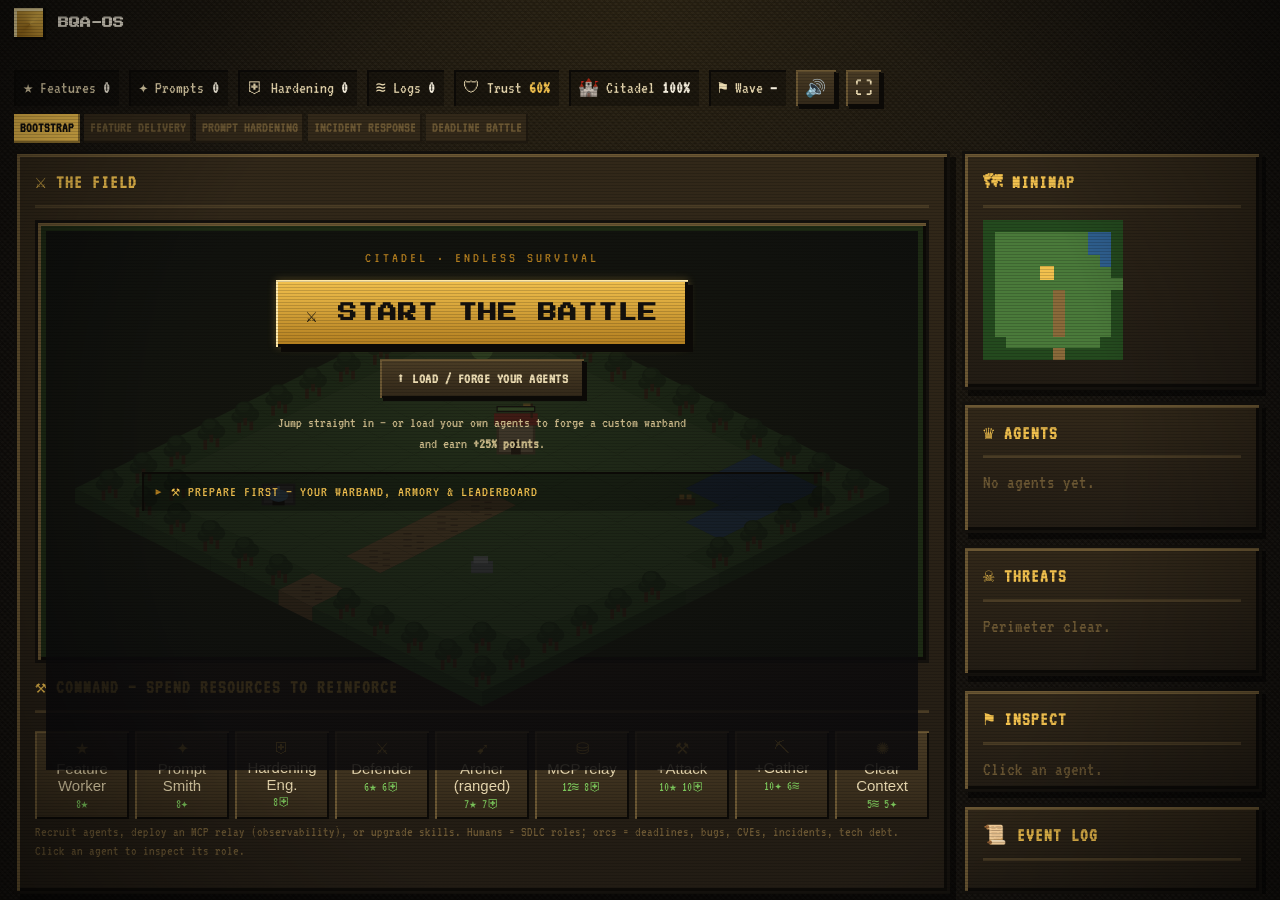
==== commit 5ce0bbc3: "fix: restore CI compatibility and demo game checks Replace t.Chdir with Go 1.22-compatible chdir cle" ====
--- a/docs/game.html
+++ b/docs/game.html
@@ -30,9 +30,9 @@
     .phase { font-family: var(--font-body); font-weight:700; text-transform:uppercase; font-size: 14px; padding: 5px 6px; background: var(--stone-700); color: var(--stone-500); box-shadow: inset -2px -2px 0 rgba(0,0,0,.4); }
     .phase.on { background: var(--gold); color: var(--stone-900); }
 
-    .stage { background: #1d2a14; padding: 8px; border: var(--px) solid var(--stone-900); box-shadow: inset 3px 3px 0 var(--bevel-light), inset -3px -3px 0 var(--bevel-dark); position: relative; flex: 1; min-height: 0; }
-    canvas#field { width: 100%; height: 100%; display: block; image-rendering: pixelated; cursor: pointer; }
-    .start { position: absolute; inset: 8px; display: grid; align-content: safe center; justify-content: center; gap: 14px; text-align: center; background: radial-gradient(120% 90% at 50% 35%, rgba(20,17,13,.74), rgba(8,8,12,.92)); overflow-y: auto; padding: 16px; }
+    .stage { background: #1d2a14; padding: 8px; border: var(--px) solid var(--stone-900); box-shadow: inset 3px 3px 0 var(--bevel-light), inset -3px -3px 0 var(--bevel-dark); position: relative; flex: 1; min-height: 0; display: grid; }
+    canvas#field { grid-area: 1 / 1; width: 100%; height: 100%; display: block; image-rendering: pixelated; cursor: pointer; }
+    .start { grid-area: 1 / 1; position: relative; display: grid; align-content: start; justify-items: center; gap: 14px; text-align: center; background: radial-gradient(120% 90% at 50% 35%, rgba(20,17,13,.74), rgba(8,8,12,.92)); overflow: auto; padding: 16px; }
     .start h2 { color: var(--gold); }
 
     /* ---- start screen: clear primary CTA ---- */
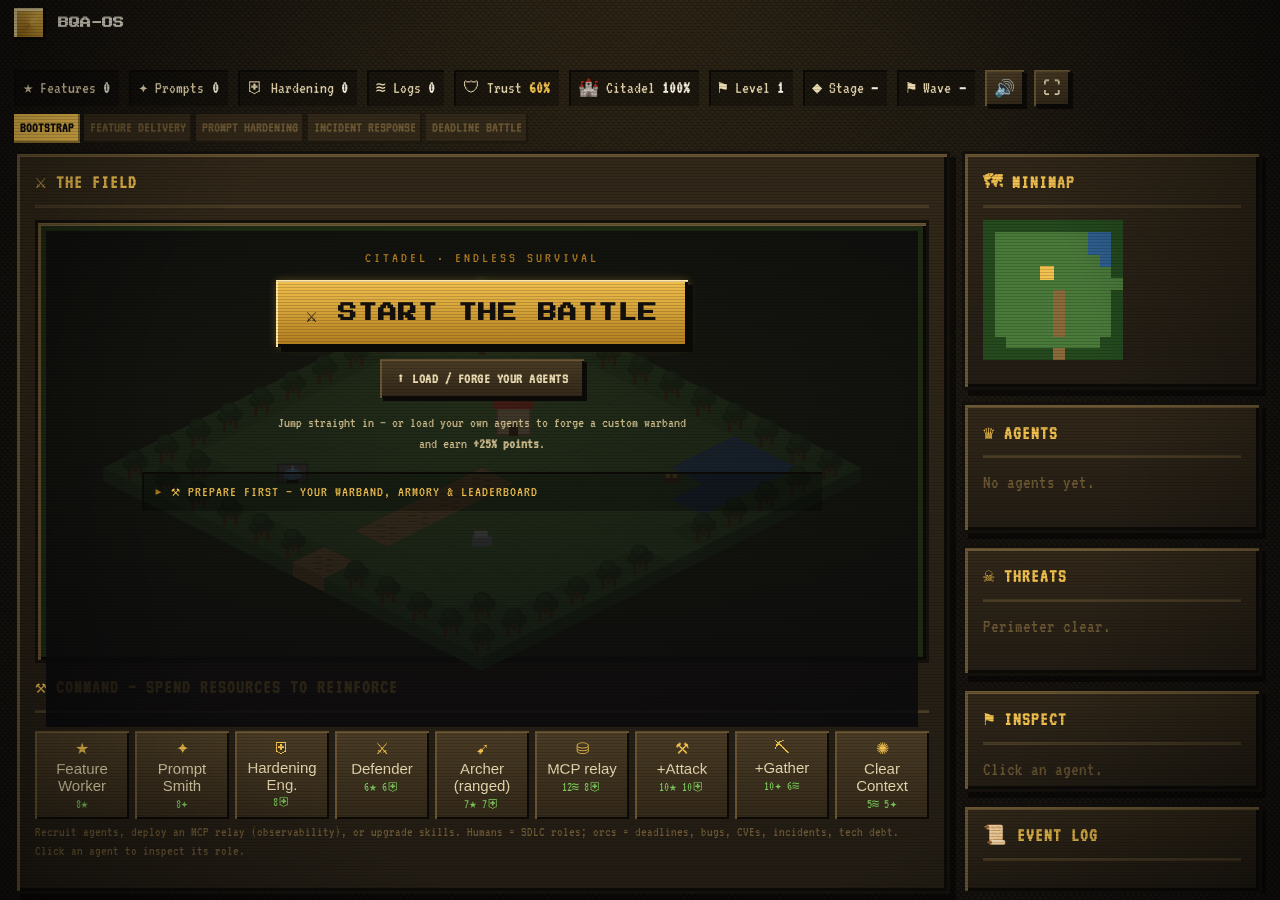
==== commit 09efb634: "Merge pull request #101 from mshegolev/codex/issue-94-game-level-up-unlocks-deeper-sta Implement #94" ====
--- a/docs/game.html
+++ b/docs/game.html
@@ -116,6 +116,8 @@
       <span class="r">≋ Logs <b id="r-logs">0</b></span>
       <span class="r">🛡 Trust <b id="r-trust">60%</b></span>
       <span class="r">🏰 Citadel <b id="c-hp">100%</b></span>
+      <span class="r">⚑ Level <b id="r-level">1</b></span>
+      <span class="r">◆ Stage <b id="r-stage">—</b></span>
       <span class="r">⚑ Wave <b id="r-wave">—</b></span>
       <button class="btn secondary" id="mute" title="Toggle sound" style="padding:6px 9px">🔊</button>
       <button class="btn secondary" id="fs" title="Fullscreen" style="padding:6px 9px">⛶</button>
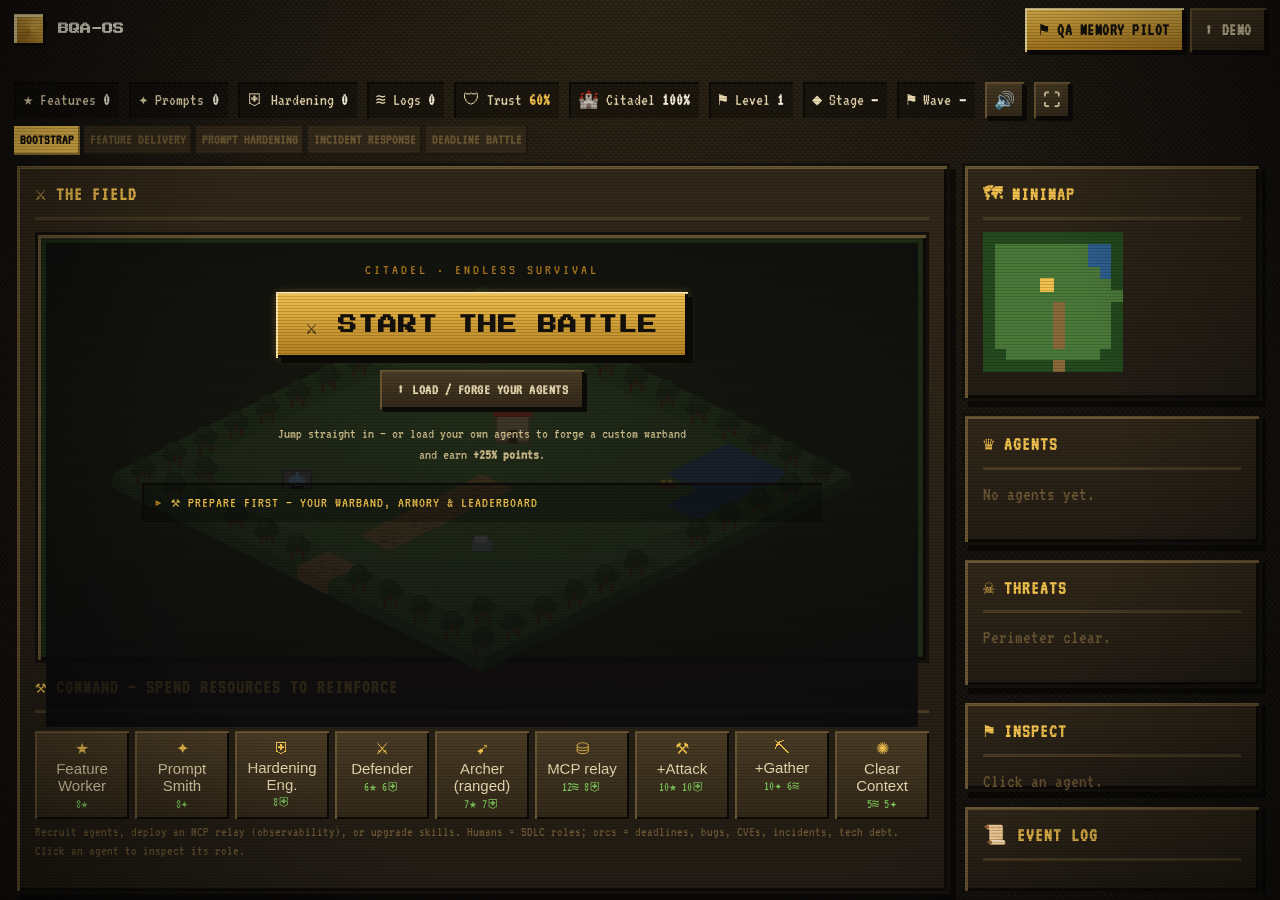
==== commit 61f6ebcf: "feat(docs): sales pilot landing page + static lead-capture CTA path Add docs/pilot.html — a pilot-fo" ====
--- a/docs/game.html
+++ b/docs/game.html
@@ -80,6 +80,26 @@
     .lb-row { display: flex; gap: 8px; padding: 3px 0; border-bottom: 1px solid rgba(0,0,0,.25); }
     .lb-rank { color: var(--gold); width: 30px; } .lb-waves { flex: 1; color: var(--bone); } .lb-date { color: var(--stone-500); }
     .newtop { color: var(--gold); font-size: 16px; }
+    .lb-row.lead-in {
+      animation: fly-to-1 1.1s cubic-bezier(.18,.9,.3,1.2) both;
+      background: linear-gradient(90deg, rgba(242,193,78,.28), rgba(242,193,78,0));
+    }
+    @keyframes fly-to-1 {
+      0%   { transform: translateY(120px) scale(.6); opacity: 0; box-shadow: 0 0 0 rgba(242,193,78,0); }
+      60%  { transform: translateY(-10px) scale(1.12); opacity: 1; }
+      80%  { transform: translateY(0) scale(1.04); box-shadow: 0 0 24px rgba(242,193,78,.85); }
+      100% { transform: translateY(0) scale(1); box-shadow: 0 0 10px rgba(242,193,78,.4); }
+    }
+    .confetti-wrap { position: fixed; inset: 0; pointer-events: none; overflow: hidden; z-index: 60; }
+    .confetti { position: absolute; top: -16px; width: 8px; height: 14px; opacity: .9; animation-name: confetti-fall; animation-timing-function: linear; animation-iteration-count: 1; animation-fill-mode: forwards; }
+    @keyframes confetti-fall {
+      0%   { transform: translateY(-20px) rotate(0deg); opacity: 1; }
+      100% { transform: translateY(110vh) rotate(900deg); opacity: 0; }
+    }
+    @media (prefers-reduced-motion: reduce) {
+      .lb-row.lead-in { animation: none; }
+      .confetti-wrap { display: none; }
+    }
     .archive-note { color: var(--forest-bright); font-size: 17px; background: rgba(123,196,90,.12); padding: 6px 10px; }
     .armory-box { max-width: 380px; margin: 0 auto; text-align: left; }
     .arm-pts { color: var(--gold); font-size: 16px; margin: 4px 0; }
@@ -107,6 +127,10 @@
   <div class="wrap">
     <div class="topbar">
       <div class="brand"><div class="sigil pixel"></div><b>BQA-OS</b></div>
+      <nav class="nav">
+        <a class="btn" href="pilot.html">⚑ QA Memory Pilot</a>
+        <a class="btn secondary" href="index.html">⬆ Demo</a>
+      </nav>
     </div>
 
     <div class="resbar">
